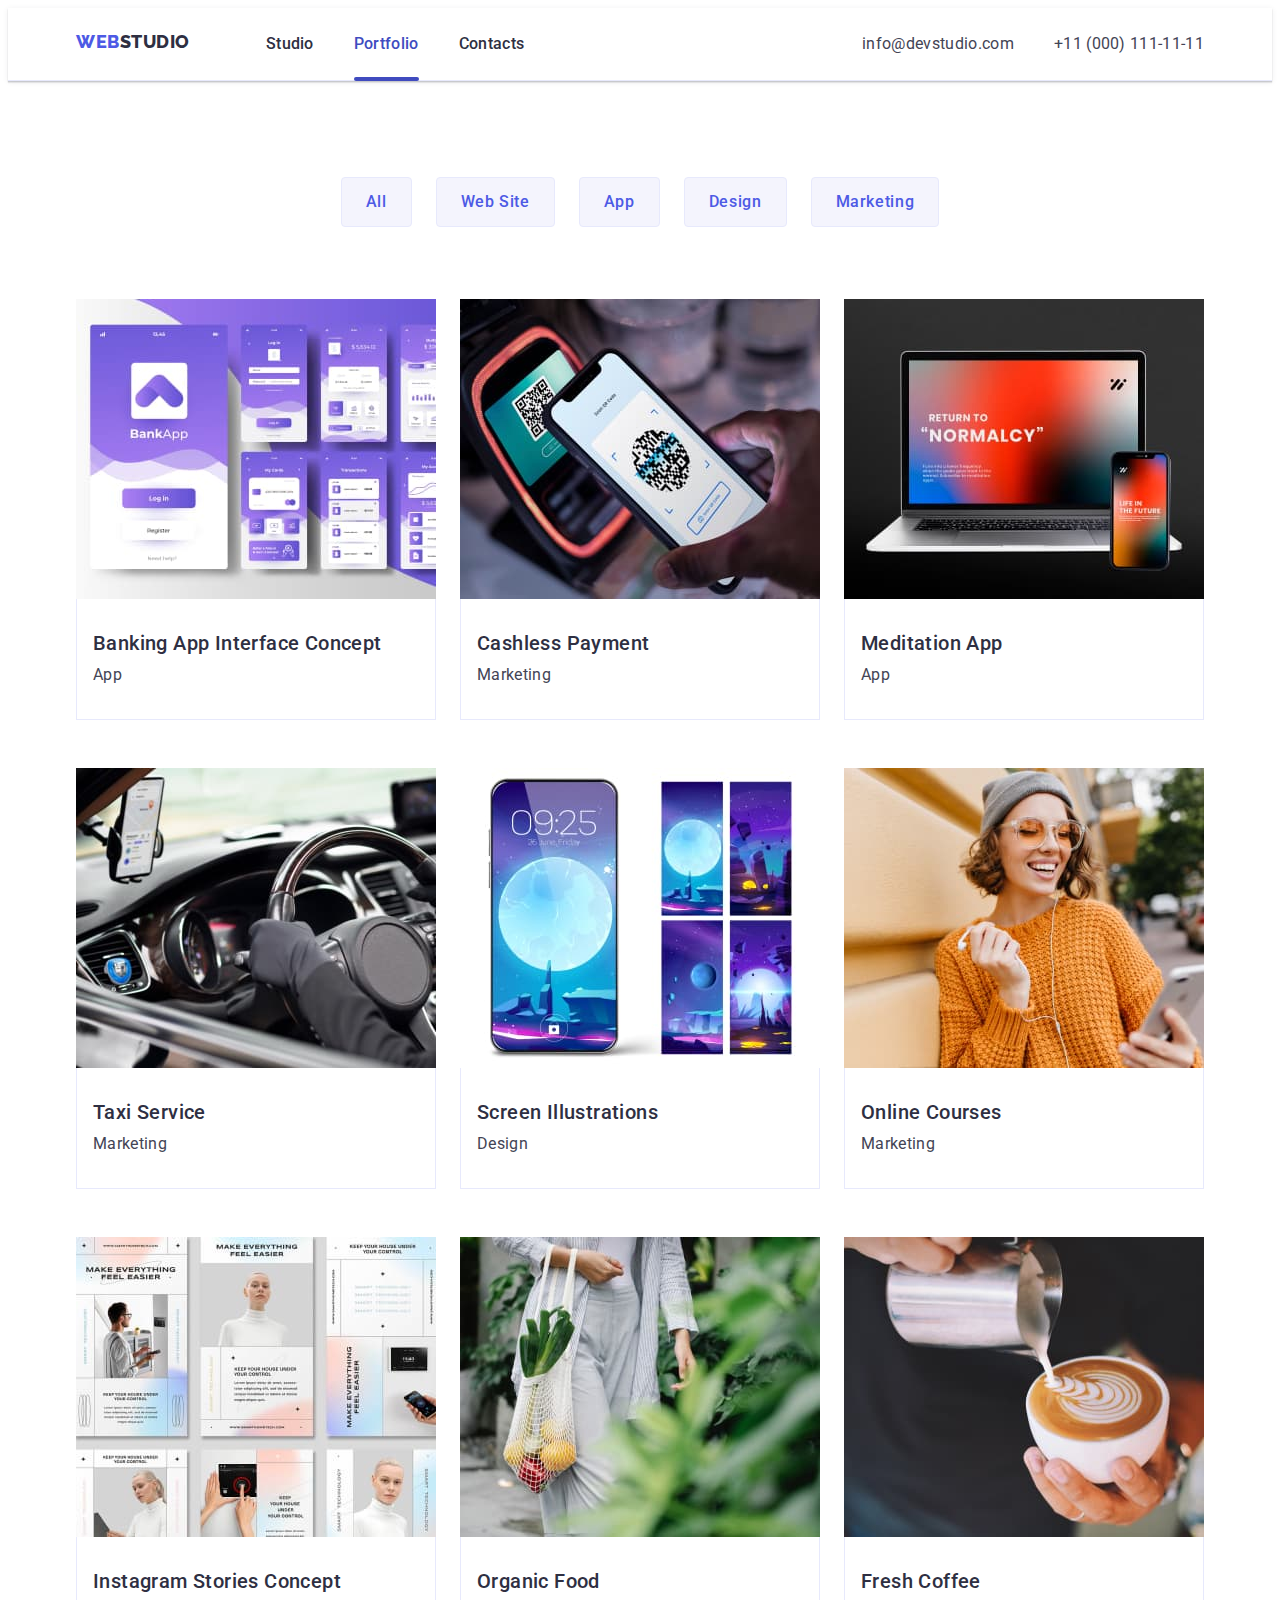
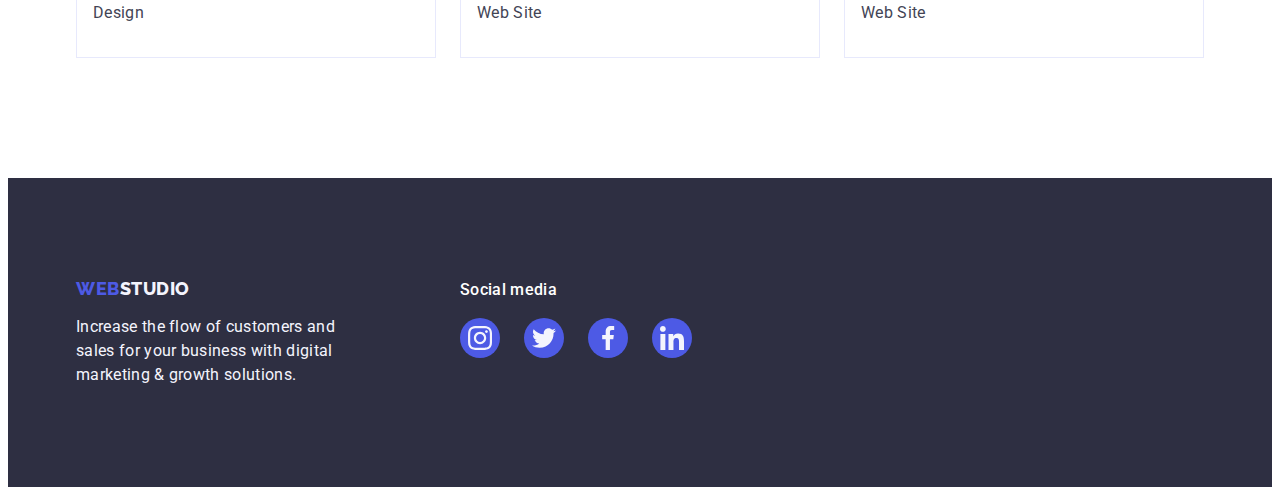
==== portfolio.html @ 6870bdc2 "fix" ====
<!DOCTYPE html>
<html lang="en">
  <head>
    <meta charset="UTF-8" />
    <meta http-equiv="X-UA-Compatible" content="IE=edge" />
    <meta name="viewport" content="width=device-width, initial-scale=1.0" />
    <title>Document</title>
    <link
      rel="stylesheet"
      href="https://cdnjs.cloudflare.com/ajax/libs/modern-normalize/1.1.0/modern-normalize.min.css"
      integrity="sha512-wpPYUAdjBVSE4KJnH1VR1HeZfpl1ub8YT/NKx4PuQ5NmX2tKuGu6U/JRp5y+Y8XG2tV+wKQpNHVUX03MfMFn9Q=="
      crossorigin="anonymous"
      referrerpolicy="no-referrer"
    />
    <link rel="stylesheet" href="./css/styles.css" />
    <link rel="preconnect" href="https://fonts.googleapis.com" />
    <link rel="preconnect" href="https://fonts.gstatic.com" crossorigin />
    <link
      href="https://fonts.googleapis.com/css2?family=Raleway:wght@800&family=Roboto:wght@400;500;700;900&display=swap"
      rel="stylesheet"
    />
  </head>
  <body>
    <header class="head">
      <div class="first-container-box flex container">
        <nav class="nav-box flex">
          <a class="logo link" href="./index.html"
            >Web<span class="logo-item">Studio</span>
          </a>
          <ul class="navigation list flex">
            <li>
              <a class="navigation-link link" href="./index.html">Studio</a>
            </li>
            <li>
              <div class="cobtol-border">
                <a class="active-nav-posithion link" href="./index.html"
                  >Portfolio</a
                >
                <div class="border-nav"></div>
              </div>
            </li>
            <li>
              <a class="navigation-link link" href="">Contacts</a>
            </li>
          </ul>
        </nav>
        <address class="adres">
          <ul class="adres-list list flex">
            <li>
              <a class="mail link" href="mailto:info@devstudio.com">
                info@devstudio.com
              </a>
            </li>
            <li>
              <a class="mail link" href="tel:+110001111111">
                +11 (000) 111-11-11
              </a>
            </li>
          </ul>
        </address>
      </div>
    </header>
    <main>
      <section class="all-project-section">
        <div class="container">
          <h1 class="visually-hidden">all project</h1>
          <ul class="list-buton list flex">
            <li>
              <button type="button" class="project-buton">All</button>
            </li>
            <li>
              <button type="button" class="project-buton">Web Site</button>
            </li>
            <li>
              <button type="button" class="project-buton">App</button>
            </li>
            <li>
              <button type="button" class="project-buton">Design</button>
            </li>
            <li>
              <button type="button" class="project-buton">Marketing</button>
            </li>
          </ul>
          <ul class="list flex project-photos">
            <li class="li-item">
              <a href="" class="project-list-item link">
                <div class="project-owerlay-box">
                  <img
                    src="./images/poject-photo1.jpg"
                    alt="project-photo"
                    class="project-img"
                    width="360"
                    height="300"
                  />
                  <p class="project-owerlay-text">
                    14 Stylish and User-Friendly App Design Concepts · Task
                    Manager App · Calorie Tracker App · Exotic Fruit Ecommerce
                    App · Cloud Storage App
                  </p>
                </div>

                <div class="project-name-item">
                  <h2 class="project-name">Banking App Interface Concept</h2>
                  <p class="project-type">App</p>
                </div>
              </a>
            </li>
            <li class="li-item">
              <a href="" class="project-list-item link">
                <div class="project-owerlay-box">
                  <img
                    src="./images/poject-photo2.jpg"
                    alt="project-photo"
                    class="project-img"
                    width="360"
                    height="300"
                  />
                  <p class="project-owerlay-text">
                    14 Stylish and User-Friendly App Design Concepts · Task
                    Manager App · Calorie Tracker App · Exotic Fruit Ecommerce
                    App · Cloud Storage App
                  </p>
                </div>
                <div class="project-name-item">
                  <h2 class="project-name">Cashless Payment</h2>
                  <p class="project-type">Marketing</p>
                </div>
              </a>
            </li>
            <li class="li-item">
              <a href="" class="project-list-item link">
                <div class="project-owerlay-box">
                  <img
                    src="./images/poject-photo3.jpg"
                    alt="project-photo"
                    class="project-img"
                    width="360"
                    height="300"
                  />
                  <p class="project-owerlay-text">
                    14 Stylish and User-Friendly App Design Concepts · Task
                    Manager App · Calorie Tracker App · Exotic Fruit Ecommerce
                    App · Cloud Storage App
                  </p>
                </div>
                <div class="project-name-item">
                  <h2 class="project-name">Meditation App</h2>
                  <p class="project-type">App</p>
                </div>
              </a>
            </li>
            <li class="li-item">
              <a href="" class="project-list-item link">
                <div class="project-owerlay-box">
                  <img
                    src="./images/poject-photo4.jpg"
                    alt="project-photo"
                    class="project-img"
                    width="360"
                    height="300"
                  />
                  <p class="project-owerlay-text">
                    14 Stylish and User-Friendly App Design Concepts · Task
                    Manager App · Calorie Tracker App · Exotic Fruit Ecommerce
                    App · Cloud Storage App
                  </p>
                </div>
                <div class="project-name-item">
                  <h2 class="project-name">Taxi Service</h2>
                  <p class="project-type">Marketing</p>
                </div>
              </a>
            </li>
            <li class="li-item">
              <a href="" class="project-list-item link">
                <div class="project-owerlay-box">
                  <img
                    src="./images/poject-photo5.jpg"
                    alt="project-photo"
                    class="project-img"
                    width="360"
                    height="300"
                  />
                  <p class="project-owerlay-text">
                    14 Stylish and User-Friendly App Design Concepts · Task
                    Manager App · Calorie Tracker App · Exotic Fruit Ecommerce
                    App · Cloud Storage App
                  </p>
                </div>
                <div class="project-name-item">
                  <h2 class="project-name">Screen Illustrations</h2>
                  <p class="project-type">Design</p>
                </div>
              </a>
            </li>
            <li class="li-item">
              <a href="" class="project-list-item link">
                <div class="project-owerlay-box">
                  <img
                    src="./images/poject-photo6.jpg"
                    alt="project-photo"
                    class="project-img"
                    width="360"
                    height="300"
                  />
                  <p class="project-owerlay-text">
                    14 Stylish and User-Friendly App Design Concepts · Task
                    Manager App · Calorie Tracker App · Exotic Fruit Ecommerce
                    App · Cloud Storage App
                  </p>
                </div>
                <div class="project-name-item">
                  <h2 class="project-name">Online Courses</h2>
                  <p class="project-type">Marketing</p>
                </div>
              </a>
            </li>
            <li class="li-item">
              <a href="" class="project-list-item link">
                <div class="project-owerlay-box">
                  <img
                    src="./images/poject-photo7.jpg"
                    alt="project-photo"
                    class="project-img"
                    width="360"
                    height="300"
                  />
                  <p class="project-owerlay-text">
                    14 Stylish and User-Friendly App Design Concepts · Task
                    Manager App · Calorie Tracker App · Exotic Fruit Ecommerce
                    App · Cloud Storage App
                  </p>
                </div>
                <div class="project-name-item">
                  <h2 class="project-name">Instagram Stories Concept</h2>
                  <p class="project-type">Design</p>
                </div>
              </a>
            </li>
            <li class="li-item">
              <a href="" class="project-list-item link">
                <div class="project-owerlay-box">
                  <img
                    src="./images/poject-photo8.jpg"
                    alt="project-photo"
                    class="project-img"
                    width="360"
                    height="300"
                  />
                  <p class="project-owerlay-text">
                    14 Stylish and User-Friendly App Design Concepts · Task
                    Manager App · Calorie Tracker App · Exotic Fruit Ecommerce
                    App · Cloud Storage App
                  </p>
                </div>
                <div class="project-name-item link">
                  <h2 class="project-name">Organic Food</h2>
                  <p class="project-type">Web Site</p>
                </div>
              </a>
            </li>
            <li class="li-item">
              <a href="" class="project-list-item link">
                <div class="project-owerlay-box">
                  <img
                    src="./images/poject-photo9.jpg"
                    alt="project-photo"
                    class="project-img"
                    width="360"
                    height="300"
                  />
                  <p class="project-owerlay-text">
                    14 Stylish and User-Friendly App Design Concepts · Task
                    Manager App · Calorie Tracker App · Exotic Fruit Ecommerce
                    App · Cloud Storage App
                  </p>
                </div>
                <div class="project-name-item">
                  <h2 class="project-name">Fresh Coffee</h2>
                  <p class="project-type">Web Site</p>
                </div>
              </a>
            </li>
          </ul>
        </div>
      </section>
    </main>
    <footer class="footer">
      <div class="container footer-container flex">
        <div>
          <a class="foter-logo link" href="./index.html"
            >Web<span class="footer-logo-item">Studio</span></a
          >
          <p class="global-text-style footer-text">
            Increase the flow of customers and sales for your business with
            digital marketing & growth solutions.
          </p>
        </div>

        <div class="foter-box">
          <p class="foter-social-text">Social media</p>
          <ul class="list flex third-section-svg-list">
            <li>
              <a href="/index.html" class="foter-item-svg flex"
                ><svg
                  class="team-svg foter-svg"
                  style="width: 24px; height: 24px"
                >
                  <use href="./images/icons.svg#icon-instagram"></use>
                </svg>
              </a>
            </li>
            <li>
              <a href="/index.html" class="foter-item-svg flex"
                ><svg
                  class="team-svg foter-svg"
                  style="width: 24px; height: 24px"
                >
                  <use href="./images/icons.svg#icon-twitter"></use>
                </svg>
              </a>
            </li>
            <li>
              <a href="/index.html" class="foter-item-svg flex"
                ><svg
                  class="team-svg foter-svg"
                  style="width: 24px; height: 24px"
                >
                  <use href="./images/icons.svg#icon-facebook"></use>
                </svg>
              </a>
            </li>
            <li>
              <a href="/index.html" class="foter-item-svg flex"
                ><svg
                  class="team-svg foter-svg"
                  style="width: 24px; height: 24px"
                >
                  <use href="./images/icons.svg#icon-linkedin"></use>
                </svg>
              </a>
            </li>
          </ul>
        </div>
      </div>
    </footer>
  </body>
</html>
---- css/styles.css ----
:root {
  --Primary-Brand: #4d5ae5;
  --Pressed-state: #404bbf;
  --Dark: #2e2f42;
  --Success: #31d0aa;
  --Text: #434455;
  --Subtle-Text: #8e8f99;
  --Accent: #e7e9fc;
  --Light: #f4f4fd;
  --White-background: #ffffff;
  --ModalModal-background: #fcfcfc;
}
*,
*::before,
*::after {
  box-sizing: border-box;
}
img {
  display: block;
  max-width: 100%;
  height: auto;
}
h1,
h2,
h3,
h4,
h5,
h6,
p,
ul {
  padding: 0;
  margin: 0;
}
.visually-hidden {
  position: absolute;
  width: 1px;
  height: 1px;
  margin: -1px;
  border: 0;
  padding: 0;

  white-space: nowrap;
  clip-path: inset(100%);
  clip: rect(0 0 0 0);
  overflow: hidden;
}

body {
  font-family: "Roboto", sans-serif;

  color: var(--Text);
  background-color: #ffffff;
}
.link {
  text-decoration: none;
}
.list {
  list-style: none;
  text-decoration: none;
}
.head {
  border-bottom: 1px solid var(--Accent);
  box-shadow: 0px 2px 1px rgba(46, 47, 66, 0.08),
    0px 1px 1px rgba(46, 47, 66, 0.16), 0px 1px 6px rgba(46, 47, 66, 0.08);
}
.contact,
.mail {
  font-style: normal;
}
.logo {
  padding: 22.5px 0;
  margin: 0 76px 0 0;
  font-family: "Raleway", sans-serif;
  font-weight: 800;
  font-size: 18px;
  line-height: 1.17;
  letter-spacing: 0.03em;
  text-transform: uppercase;
  color: var(--Primary-Brand);
}
.logo-item {
  color: var(--Dark);
}
.navigation {
  gap: 40px;
}
.navigation-link {
  position: relative;
  display: block;
  padding: 24px 0;
  letter-spacing: 0.02em;
  font-weight: 500;
  font-size: 16px;
  line-height: 24px;

  color: var(--Dark);
  transition: color 250ms cubic-bezier(0.4, 0, 0.2, 1);
}

.navigation-link:focus,
.navigation-link:hover {
  font-size: 16px;
  line-height: 1.5;
  color: var(--Pressed-state);
}
.navigation-link::after {
  content: "";
  display: block;
  position: absolute;
  width: 100%;
  height: 4px;
  left: 0;
  bottom: -1px;
  background-color: #404bbf;
  border-radius: 2px;
  transform: scaleX(0%);
  transition: transform 250ms cubic-bezier(0.4, 0, 0.2, 1);
}
.navigation-link:hover::after,
.navigation-link:focus::after {
  transform: scaleX(100%);
}
.active-nav-posithion {
  display: block;
  padding: 24px 0;
  letter-spacing: 0.02em;
  font-weight: 500;
  font-size: 16px;
  line-height: 24px;
  position: relative;

  color: var(--Pressed-state);
  transition: color 250ms cubic-bezier(0.4, 0, 0.2, 1);
}
.active-nav-posithion::after {
  position: absolute;
  content: "";
  display: block;
  height: 4px;
  width: 100%;
  bottom: -1px;
  left: 0;

  background-color: #404bbf;
  border-radius: 2px;
}

.contact,
.mail {
  transition: color 250ms cubic-bezier(0.4, 0, 0.2, 1);
  display: block;
  padding: 24px 0;
  font-size: 16px;
  line-height: 1.5;
  letter-spacing: 0.02em;

  color: var(--Text);
}
.mail:focus,
.mail:hover {
  font-size: 16px;
  line-height: 1.5;

  color: var(--Pressed-state);
}
.hero-text {
  margin: 0 0 48px 0;
  font-size: 56px;
  line-height: 1.07;
  letter-spacing: 0.02em;

  text-align: center;
  color: #ffffff;
}
.hero-buton {
  border: none;
  background: var(--Primary-Brand);
  font-weight: 500;
  font-size: 16px;
  line-height: 1.5;
  display: inline-block;
  padding: 16px 32px;
  min-width: 169px;
  min-height: 56px;
  box-shadow: 0px 4px 4px rgba(0, 0, 0, 0.15);
  border-radius: 4px;

  letter-spacing: 0.04em;

  color: var(--White-background);
  transition: background-color 250ms cubic-bezier(0.4, 0, 0.2, 1);
}
.hero-buton:focus,
.hero-buton:hover {
  background: var(--Pressed-state);
  cursor: pointer;
}
.global-names-style {
  font-weight: 500;
  letter-spacing: 0.02em;
  font-size: 20px;
  line-height: 1.2;

  color: var(--Dark);
}
.global-text-style {
  letter-spacing: 0.02em;
  font-size: 16px;
  line-height: 1.5;
}

.footer-text {
  width: 264px;
  color: var(--Light);
}
.project-buton {
  padding: 12px 24px;
  font-size: 16px;
  font-weight: 500;
  font-family: "Roboto", sans-serif;
  background: var(--Light);
  border: 1px solid var(--Accent);
  border-radius: 4px;
  cursor: pointer;

  font-size: 16px;
  line-height: 1.5;

  letter-spacing: 0.04em;
  box-shadow: none;

  color: var(--Primary-Brand);
  transition: background-color 250ms cubic-bezier(0.4, 0, 0.2, 1),
    border-color 250ms cubic-bezier(0.4, 0, 0.2, 1),
    box-shadow 250ms cubic-bezier(0.4, 0, 0.2, 1),
    color 250ms cubic-bezier(0.4, 0, 0.2, 1);
}
.project-buton:focus,
.project-buton:hover {
  border-color: var(--Pressed-state);
  background: var(--Pressed-state);
  box-shadow: 0px 3px 1px rgba(0, 0, 0, 0.1), 0px 2px 1px rgba(0, 0, 0, 0.08),
    0px 2px 2px rgba(0, 0, 0, 0.12);

  color: var(--White-background);
}
.project-name {
  margin-bottom: 8px;
  font-weight: 500;
  font-size: 20px;
  line-height: 1.2;
  letter-spacing: 0.02em;

  color: var(--Dark);
}
.project-type {
  letter-spacing: 0.02em;
  font-size: 16px;
  line-height: 1.5;

  color: var(--Text);
}
.adres {
  margin-left: auto;
  font-style: normal;
}

.first-sections-name {
  font-weight: 500;
  letter-spacing: 0.02em;
}
.second-section-name,
.third-section-name {
  font-weight: 700;
  letter-spacing: 0.02em;
  font-size: 36px;
  line-height: 1.11;
  text-align: center;
  text-transform: capitalize;
  color: var(--Dark);
}
.third-section {
  background-color: var(--Light);
}
.people-in-team {
  background-color: var(--White-background);
  box-shadow: 0px 1px 6px rgba(46, 47, 66, 0.08),
    0px 1px 1px rgba(46, 47, 66, 0.16), 0px 2px 1px rgba(46, 47, 66, 0.08);
  border-radius: 0px 0px 4px 4px;
}
.footer {
  padding: 100px 0;
  background-color: var(--Dark);
}
.footer-logo-item {
  color: var(--Light);
}

.flex {
  display: flex;
}
.container {
  max-width: 1158px;
  padding-left: 15px;
  padding-right: 15px;
  margin: 0 auto;
}

.adres-list {
  gap: 40px;
}
.texlonogy-list {
  gap: 24px;
}
.type-of-tehnology {
  margin-bottom: 8px;
}
.second-section-name {
  margin-bottom: 72px;
}
.project-photo {
  gap: 24px;
}
.third-section-name {
  margin-bottom: 72px;
}
.people-in-team-list {
  gap: 24px;
}
.workers-name {
  margin-bottom: 8px;
}
.center {
  text-align: center;
}
.workers-info {
  padding: 32px 16px;
}
.foter-logo {
  font-family: "Raleway", sans-serif;
  font-weight: 800;
  font-size: 18px;
  line-height: 1.17;
  letter-spacing: 0.03em;
  text-transform: uppercase;
  color: var(--Primary-Brand);
}
.footer-text {
  margin-top: 16px;
}
.list-buton {
  justify-content: center;
  gap: 24px;
  margin-bottom: 72px;
}
.project-photos {
  flex-wrap: wrap;
  gap: 48px 24px;
}
.type-of-tehnology-list {
  width: calc((100%-72px) / 4);
}
.first-sestion {
  padding: 120px 0;
}
.second-section {
  padding-bottom: 120px;
}
.third-section {
  padding: 120px 0;
}
.all-project-section {
  padding-top: 96px;
  padding-bottom: 120px;
}
.project-list-item {
  display: block;
  transition: box-shadow 250ms cubic-bezier(0.4, 0, 0.2, 1);
}

.project-list-item:hover,
.project-list-item:focus {
  box-shadow: 0px 1px 6px rgba(46, 47, 66, 0.08),
    0px 1px 1px rgba(46, 47, 66, 0.16), 0px 2px 1px rgba(46, 47, 66, 0.08);
}
.project-name-item {
  padding: 32px 16px;
  border: 1px solid var(--Accent);
  border-top: none;
}
.hiden-name-project {
  clip-path: inset(100%);
}

.svg-second-section-div {
  margin-bottom: 8px;
  background: var(--Light);
  border-radius: 4px;
  height: 112px;
  justify-content: center;
  align-items: center;
}
.team-svg {
  fill: #4d5ae5;
  width: 40px;
  height: 40px;
}
.third-section-svg-list {
  gap: 24px;
  margin-top: 16px;
}
.foter-box {
  margin-left: 120px;
}
.foter-social-text {
  font-weight: 500;
  font-size: 16px;
  line-height: 1.5;

  letter-spacing: 0.02em;

  color: #ffffff;
}
.customers-name {
  font-weight: 700;
  font-size: 36px;
  line-height: 1.11;

  text-align: center;
  letter-spacing: 0.02em;
}
.customers-svg {
  fill: #8e8f99;
  transition: fill 250ms cubic-bezier(0.4, 0, 0.2, 1);
}

.customers-div {
  justify-content: center;
  align-items: center;
  width: 168px;
  height: 88px;
  border: 1px solid #8e8f99;
  border-radius: 4px;
  transition: border 250ms cubic-bezier(0.4, 0, 0.2, 1);
}
.customers-list {
  gap: 24px;
  margin-top: 72px;
}
.fourth-section {
  padding: 120px 0;
}
.customers-div:hover,
.customers-div:focus {
  border-color: #404bbf;
}
.hero {
  background-size: cover;
  padding-top: 188px;
  padding-bottom: 188px;
  text-align: center;
  background-color: #2e2f42;
  max-width: 1440px;
  margin: 0 auto;

  background-image: linear-gradient(
      rgba(46, 47, 66, 0.7),
      rgba(46, 47, 66, 0.7)
    ),
    url(../images/people-office.jpg);

  background-position: center;
  background-repeat: no-repeat;
}
.foter-svg:hover,
.foter-svg:focus {
  fill: #31d0aa;
}

.customers-div:hover > .customers-svg,
.customers-div:focus > .customers-svg {
  fill: #404bbf;
}
.third-section-item-list {
  width: 40px;
  height: 40px;
  background: #4d5ae5;
  border-radius: 50%;
  justify-content: center;
  align-items: center;
  transition: background-color 250ms cubic-bezier(0.4, 0, 0.2, 1);
}
.foter-item-svg {
  transition: background-color 250ms cubic-bezier(0.4, 0, 0.2, 1);
  justify-content: center;
  align-items: center;
  background: #4d5ae5;
  border-radius: 50%;
  width: 40px;
  height: 40px;
}
.foter-item-svg:hover,
.foter-item-svg:focus {
  background: #31d0aa;
}
.third-section-item-list:hover,
.third-section-item-list:focus {
  background: #404bbf;
}
.project-owerlay-box {
  overflow: hidden;
  position: relative;
}

.project-owerlay-text {
  transform: translate(0, 100%);
  position: absolute;
  top: 0;
  left: 0;
  width: 100%;
  height: 100%;
  padding-top: 40px;
  padding-left: 32px;
  background-color: #4d5ae5;
  font-weight: 400;
  font-size: 16px;
  line-height: 1.5;
  letter-spacing: 0.02em;
  color: #f4f4fd;
  transition: transform 250ms cubic-bezier(0.4, 0, 0.2, 1);
}
.li-item:hover .project-owerlay-text {
  transform: translate(0, 0);
}
.main-owerlay {
  visibility: visible;
  position: fixed;
  width: 100%;
  height: 100%;
  background: rgba(46, 47, 66, 0.4);
  left: 0;
  top: 0;
  z-index: 100;
  opacity: 1;
  transition: opacity 250ms cubic-bezier(0.4, 0, 0.2, 1),
    visibility 250ms cubic-bezier(0.4, 0, 0.2, 1);
}
.modale {
  box-shadow: 0px 1px 1px rgba(0, 0, 0, 0.14), 0px 1px 3px rgba(0, 0, 0, 0.12),
    0px 2px 1px rgba(0, 0, 0, 0.2);
  border-radius: 4px;
  position: absolute;
  top: 50%;
  left: 50%;
  width: 408px;
  height: 576px;
  background-color: white;
  transform: translate(-50%, -50%) scale(1);
  transition: transform 250ms cubic-bezier(0.4, 0, 0.2, 1);
}
.close-buton {
  transition: background-color 250ms cubic-bezier(0.4, 0, 0.2, 1);
  width: 24px;
  height: 24px;
  display: flex;
  justify-content: center;
  align-items: center;
  padding: 0;
  border-radius: 50%;
  right: 24px;
  top: 24px;
  position: absolute;
  background-color: #e7e9fc;
  border: 1px solid rgba(0, 0, 0, 0.1);
  box-sizing: border-box;
}
.close-buton:hover,
.close-buton:focus {
  background-color: #404bbf;
}
.overlay-svg {
  transition: fill 250ms cubic-bezier(0.4, 0, 0.2, 1);
  fill: #2e2f42;
}
.close-buton:hover .overlay-svg,
.close-buton:focus .overlay-svg {
  cursor: pointer;
  fill: #ffffff;
}
.main-owerlay.is-hidden {
  visibility: hidden;
  opacity: 0;
  pointer-events: none;
}
.main-owerlay.is-hidden .modale {
  transform: translate(-50%, -50%) scale(0.9);
}
.form-div {
  padding-top: 72px;
  padding-left: 24px;
  padding-right: 24px;
}
.form-name {
  font-weight: 500;
  font-size: 16px;
  line-height: 1.5;

  text-align: center;
  letter-spacing: 0.02em;

  color: #2e2f42;
}
.form {
  margin-top: 16px;
}
.name-input {
  margin-top: 4px;
  width: 360px;
  height: 40px;
  border: 1px solid rgba(46, 47, 66, 0.4);
  border-radius: 4px;
  padding-left: 38px;
  padding-top: 11px;
  padding-bottom: 11px;
}
.name-input:focus {
  border-color: #4d5ae5;
}
.name-input:focus-visible {
  outline: none;
  border-color: #4d5ae5;
}
.coment-input {
  margin-top: 4px;
  padding: 8px 16px;
  width: 360px;
  height: 120px;

  border: 1px solid rgba(46, 47, 66, 0.4);
  border-radius: 4px;
}
.name-input-svg {
  position: absolute;
  top: 36px;
  left: 19px;
  fill: #2e2f42;
}
.name-input:focus + .name-input-svg {
  fill: #4d5ae5;
}
.name-input-div {
  max-height: 138px;
  position: relative;
  margin-top: 8px;
}
.name-input-divs {
  position: relative;
}
.coment-input:focus-visible {
  border-color: #4d5ae5;
  outline: none;
}
.submit-button {
  margin-left: 95px;
  margin-right: 95px;
  display: inline-block;
  text-align: center;
  margin-top: 19px;
  padding: 16px 32px;

  width: 169px;
  height: 56px;
  color: white;

  background: #4d5ae5;
  box-shadow: 0px 4px 4px rgba(0, 0, 0, 0.15);
  border-radius: 4px;
  outline: none;
  border-color: #4d5ae5;
}
.chekbox {
  -webkit-appearance: none;
  -moz-appearance: none;
  appearance: none;
}
.chekbox-label-span {
  justify-content: center;
  align-items: center;
  width: 16px;
  height: 16px;
  top: 2px;
  left: 8px;
  position: absolute;
  border: 1px solid rgba(46, 47, 66, 0.4);
  border-radius: 2px;
}
.chekbox-label {
  display: inline-block;
  font-weight: 400;
  font-size: 12px;
  line-height: 1.17;
  padding-left: 32px;
  letter-spacing: 0.04em;
  color: #8e8f99;
}
.chekbox:checked + .chekbox-label-span {
  background-color: #404bbf;
  background-image: url("../images/Vector\ \(3\).svg");
  background-size: contain;
  border-color: transparent;
  background-repeat: no-repeat;
}
.name-label {
  font-weight: 400;
  font-size: 12px;
  line-height: 1.17;

  letter-spacing: 0.04em;

  color: #8e8f99;
}
.global-label-style {
  font-size: 12px;
  line-height: 1.17;

  letter-spacing: 0.01em;

  color: #8e8f99;
}
.name-input-divst {
  position: relative;
  margin-top: 8px;
}
.tex-area-div {
  margin-bottom: 21px;
}
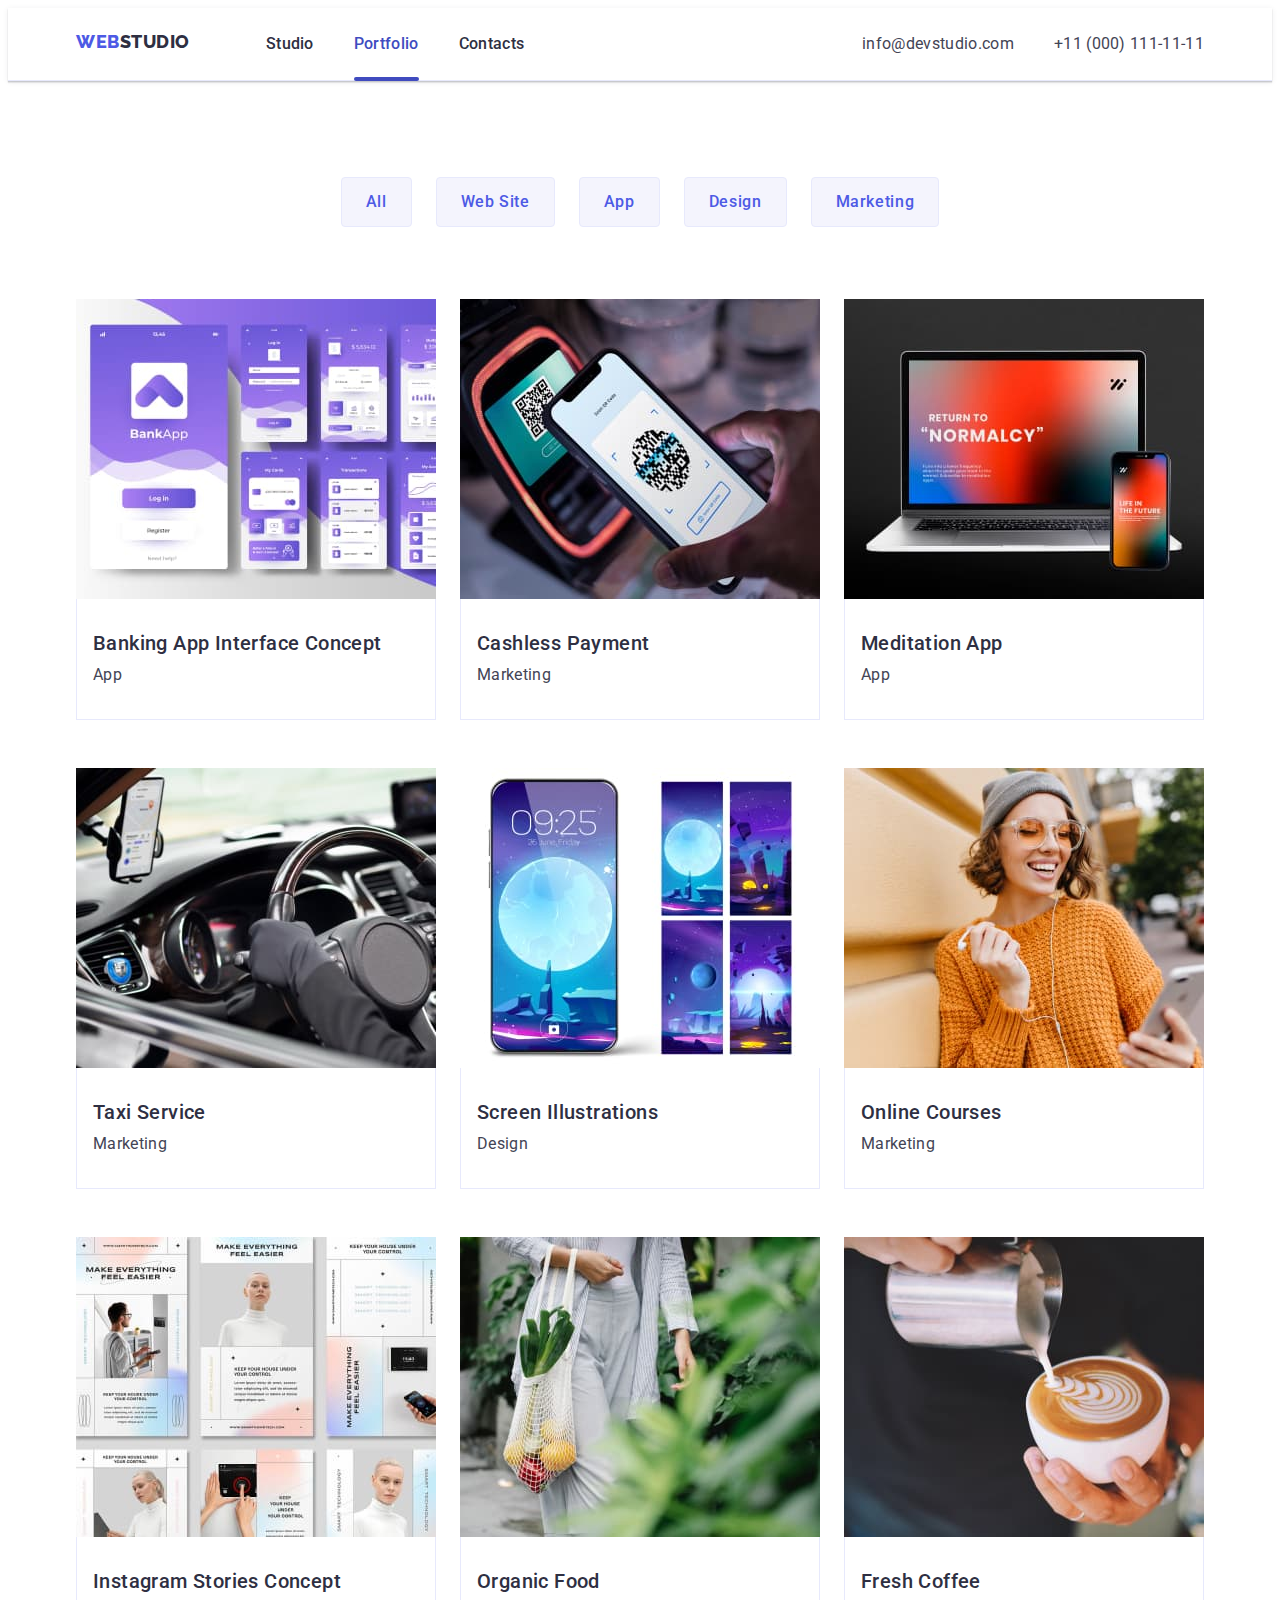
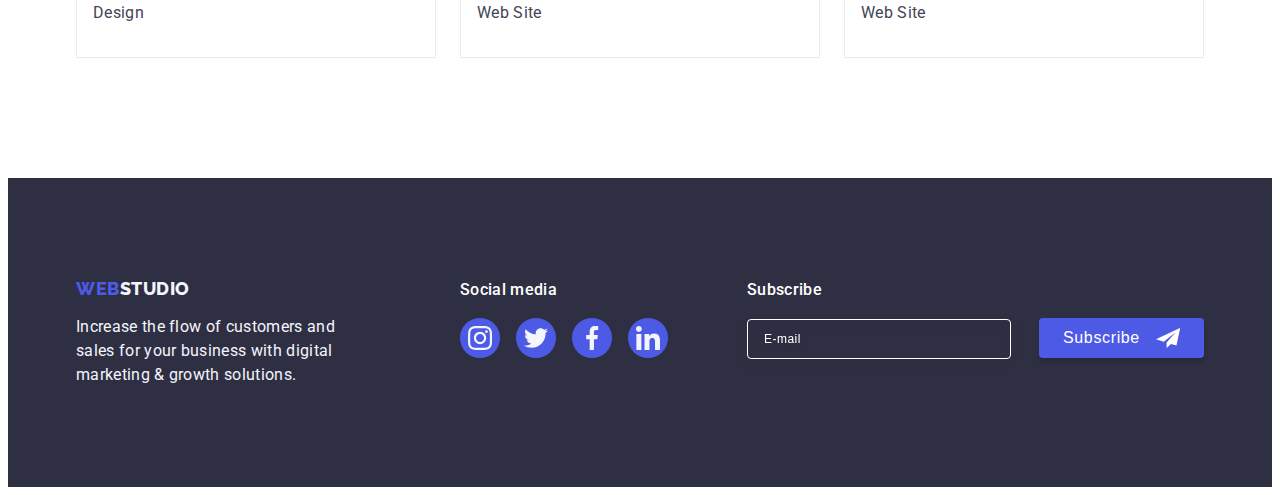
==== commit 4bd9780a: "fix" ====
--- a/portfolio.html
+++ b/portfolio.html
@@ -342,6 +342,25 @@
             </li>
           </ul>
         </div>
+        <div class="fotter-form">
+          <p class="foter-social-text">Subscribe</p>
+          <form>
+            <label class="footer-label">
+              <input
+                type="email"
+                name="Email "
+                class="footer-input"
+                placeholder="E-mail"
+              />
+              <button type="submit" class="footer-send-button">
+                Subscribe
+                <svg class="foter-input-svg" style="width: 24px; height: 24px">
+                  <use href="./images/icons.svg#icon-fotter-svg"></use>
+                </svg>
+              </button>
+            </label>
+          </form>
+        </div>
       </div>
     </footer>
   </body>
--- a/css/styles.css
+++ b/css/styles.css
@@ -406,7 +406,7 @@
   height: 40px;
 }
 .third-section-svg-list {
-  gap: 24px;
+  gap: 16px;
   margin-top: 16px;
 }
 .foter-box {
@@ -553,7 +553,7 @@
   top: 50%;
   left: 50%;
   width: 408px;
-  height: 576px;
+  height: 584px;
   background-color: white;
   transform: translate(-50%, -50%) scale(1);
   transition: transform 250ms cubic-bezier(0.4, 0, 0.2, 1);
@@ -631,6 +631,7 @@
   border-color: #4d5ae5;
 }
 .coment-input {
+  resize: none;
   margin-top: 4px;
   padding: 8px 16px;
   width: 360px;
@@ -639,9 +640,17 @@
   border: 1px solid rgba(46, 47, 66, 0.4);
   border-radius: 4px;
 }
+.coment-input::placeholder {
+  font-size: 12px;
+  line-height: 1.17;
+
+  letter-spacing: 0.04em;
+
+  color: rgba(46, 47, 66, 0.4);
+}
 .name-input-svg {
   position: absolute;
-  top: 36px;
+  top: 32px;
   left: 19px;
   fill: #2e2f42;
 }
@@ -676,7 +685,7 @@
   box-shadow: 0px 4px 4px rgba(0, 0, 0, 0.15);
   border-radius: 4px;
   outline: none;
-  border-color: #4d5ae5;
+  border-color: transparent;
 }
 .chekbox {
   -webkit-appearance: none;
@@ -688,7 +697,7 @@
   align-items: center;
   width: 16px;
   height: 16px;
-  top: 2px;
+  top: -1px;
   left: 8px;
   position: absolute;
   border: 1px solid rgba(46, 47, 66, 0.4);
@@ -711,6 +720,7 @@
   background-repeat: no-repeat;
 }
 .name-label {
+  display: block;
   font-weight: 400;
   font-size: 12px;
   line-height: 1.17;
@@ -720,6 +730,7 @@
   color: #8e8f99;
 }
 .global-label-style {
+  display: block;
   font-size: 12px;
   line-height: 1.17;
 
@@ -734,3 +745,58 @@
 .tex-area-div {
   margin-bottom: 21px;
 }
+.footer-input {
+  border: 1px solid #ffffff;
+  filter: drop-shadow(0px 4px 4px rgba(0, 0, 0, 0.15));
+  border-radius: 4px;
+  background-color: transparent;
+  width: 264px;
+  height: 40px;
+  padding: 8px 16px;
+}
+.footer-input::placeholder {
+  font-size: 12px;
+  line-height: 2;
+
+  letter-spacing: 0.04em;
+
+  color: #ffffff;
+}
+.footer-label {
+  display: block;
+  margin-top: 16px;
+}
+.footer-send-button {
+  position: relative;
+
+  border: none;
+  background: var(--Primary-Brand);
+  font-weight: 500;
+  font-size: 16px;
+  line-height: 1.5;
+  text-align: left;
+  padding: 8px 24px;
+  width: 165px;
+  height: 40px;
+  box-shadow: 0px 4px 4px rgba(0, 0, 0, 0.15);
+  border-radius: 4px;
+
+  letter-spacing: 0.04em;
+  margin-left: 24px;
+
+  color: var(--White-background);
+  transition: background-color 250ms cubic-bezier(0.4, 0, 0.2, 1);
+}
+.footer-send-button:focus,
+.footer-send-button:hover {
+  background: var(--Pressed-state);
+  cursor: pointer;
+}
+.fotter-form {
+  margin-left: 79px;
+}
+.foter-input-svg {
+  position: absolute;
+  top: 8px;
+  left: 117px;
+}
